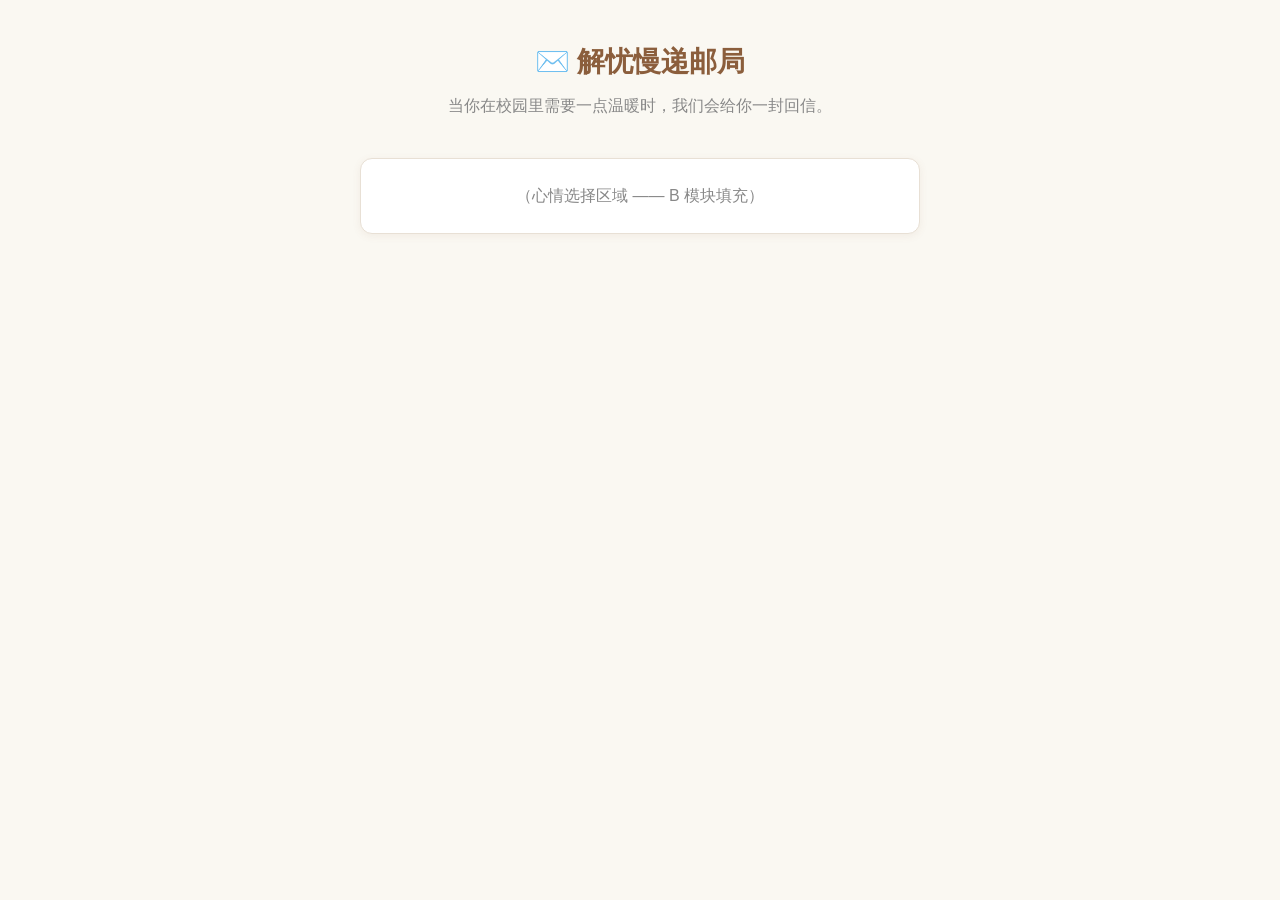
==== index.html @ 9c4dcabd "chore: initialize project skeleton for hackason" ====
<!DOCTYPE html>
<html lang="zh-CN">
<head>
  <meta charset="UTF-8">
  <meta name="viewport" content="width=device-width, initial-scale=1.0">
  <meta name="description" content="解忧慢递邮局 —— 当你在校园里感到疲惫、烦躁或迷茫时，给你一封校园回信">
  <title>解忧慢递邮局</title>
  <link rel="stylesheet" href="src/styles/global.css">
</head>
<body>
  <!-- ========== B 模块负责填充页面内容 ========== -->
  <div id="app">
    <!-- 【骨架阶段占位】这里暂时只有标题，B 模块会把首页 UI 渲染到这里 -->
    <header style="padding: 40px 20px; text-align: center;">
      <h1 style="color: var(--color-primary); font-size: 28px;">✉️ 解忧慢递邮局</h1>
      <p style="color: var(--color-text-light); margin-top: 8px;">
        当你在校园里需要一点温暖时，我们会给你一封回信。
      </p>
    </header>

    <main style="max-width: 600px; margin: 0 auto; padding: 0 20px;">
      <div id="mood-list" class="card">
        <p style="text-align: center; color: var(--color-text-light);">
          （心情选择区域 —— B 模块填充）
        </p>
      </div>
    </main>
  </div>

  <!-- 先引入匹配和回信的服务，让页面能调用 -->
  <script type="module" src="src/pages/home.js"></script>
</body>
</html>
---- src/styles/global.css ----
/* ============================================================
 * 解忧慢递邮局 —— 全局基础样式（B 模块主要开发内容）
 *
 * 【说明】本文件只定义最基础的主题变量和通用样式，
 *  页面布局和具体组件样式由 B 模块在后续开发中补充。
 *  颜色风格参考"温暖的邮局信纸"：米白背景 + 暖棕 + 米黄点缀。
 * ============================================================ */

/* ---------- 主题变量（B 模块可以调整这些变量来改变全站风格） ---------- */
:root {
  --color-bg:        #FAF8F2;    /* 页面背景：米白色，像信纸 */
  --color-card:      #FFFFFF;    /* 卡片背景：纯白 */
  --color-primary:   #8B5E3C;    /* 主色调：暖棕色，像旧信封 */
  --color-secondary: #F5E6D3;    /* 辅助色：米黄色 */
  --color-accent:    #D4A574;    /* 点缀色 */
  --color-text:      #3A3A3A;    /* 正文颜色：深灰，避免纯黑太刺眼 */
  --color-text-light:#888888;    /* 次要文字颜色 */
  --color-border:    #E8E0D5;    /* 边框颜色 */

  --font-main: "Microsoft YaHei", "微软雅黑", -apple-system, BlinkMacSystemFont, sans-serif;

  --radius: 12px;                /* 卡片圆角 */
  --shadow: 0 2px 8px rgba(139, 94, 60, 0.08);   /* 卡片阴影（暖色柔和阴影） */
}

/* ---------- 全局重置 ---------- */
* {
  margin: 0;
  padding: 0;
  box-sizing: border-box;
}

html, body {
  height: 100%;
}

body {
  font-family: var(--font-main);
  font-size: 16px;
  line-height: 1.6;
  color: var(--color-text);
  background-color: var(--color-bg);
}

/* ---------- 通用卡片样式 ---------- */
.card {
  background: var(--color-card);
  border-radius: var(--radius);
  box-shadow: var(--shadow);
  padding: 24px;
  margin-bottom: 16px;
  border: 1px solid var(--color-border);
}

/* ---------- 通用按钮样式 ---------- */
.btn {
  display: inline-block;
  padding: 10px 24px;
  border: none;
  border-radius: 8px;
  font-size: 15px;
  font-family: var(--font-main);
  cursor: pointer;
  transition: all 0.2s ease;
}

.btn-primary {
  background: var(--color-primary);
  color: #FFFFFF;
}

.btn-primary:hover {
  background: #74482A;   /* 稍深一点的棕色 */
}

.btn-secondary {
  background: var(--color-secondary);
  color: var(--color-primary);
}

.btn-secondary:hover {
  background: #EBD7BA;
}

/* ---------- 回信卡专用样式 ---------- */
.letter-card {
  background: linear-gradient(135deg, #FFFBF3 0%, #FDF4E3 100%);
  border: 1px solid var(--color-accent);
  border-radius: var(--radius);
  padding: 32px;
  box-shadow: var(--shadow);
  position: relative;
}

/* ---------- 响应式（手机屏适配，B 模块补充） ---------- */
@media (max-width: 640px) {
  body { font-size: 14px; }
  .card { padding: 16px; }
  .letter-card { padding: 20px; }
}
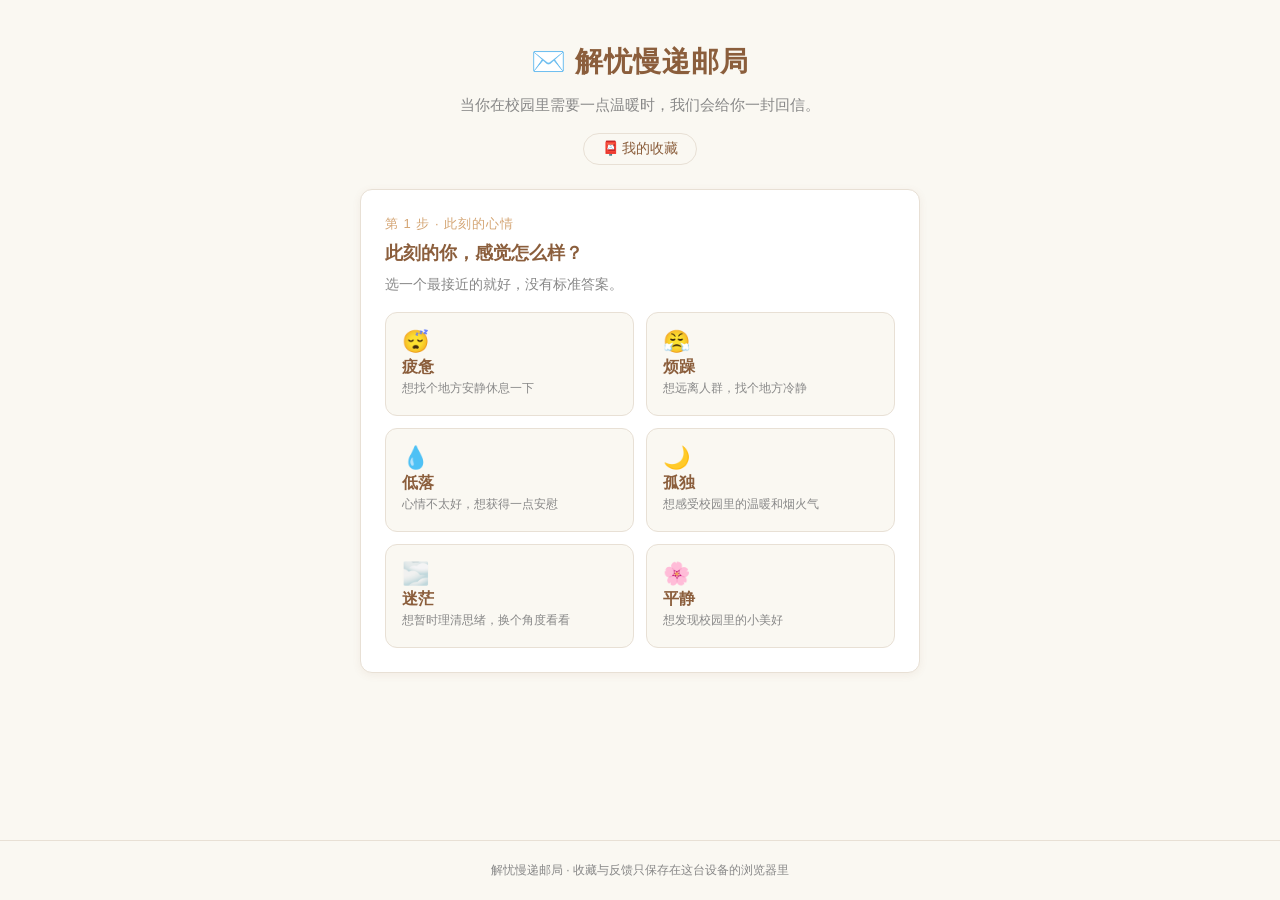
==== commit 8ffe03f7: "refactor: 合并嵌套目录的完整 UI 到根目录并移除重复目录 - 将 hackason-main/hackason-main 中 B 模块的完整界面层（index.html、home/resu" ====
--- a/index.html
+++ b/index.html
@@ -5,29 +5,108 @@
   <meta name="viewport" content="width=device-width, initial-scale=1.0">
   <meta name="description" content="解忧慢递邮局 —— 当你在校园里感到疲惫、烦躁或迷茫时，给你一封校园回信">
   <title>解忧慢递邮局</title>
+  <link rel="icon" href="data:image/svg+xml,<svg xmlns=%22http://www.w3.org/2000/svg%22 viewBox=%220 0 100 100%22><text y=%22.9em%22 font-size=%2290%22>✉️</text></svg>">
   <link rel="stylesheet" href="src/styles/global.css">
 </head>
 <body>
-  <!-- ========== B 模块负责填充页面内容 ========== -->
   <div id="app">
-    <!-- 【骨架阶段占位】这里暂时只有标题，B 模块会把首页 UI 渲染到这里 -->
-    <header style="padding: 40px 20px; text-align: center;">
-      <h1 style="color: var(--color-primary); font-size: 28px;">✉️ 解忧慢递邮局</h1>
-      <p style="color: var(--color-text-light); margin-top: 8px;">
-        当你在校园里需要一点温暖时，我们会给你一封回信。
-      </p>
+    <!-- ========== 页头 ========== -->
+    <header class="site-header">
+      <h1 class="site-title">✉️ 解忧慢递邮局</h1>
+      <p class="site-subtitle">当你在校园里需要一点温暖时，我们会给你一封回信。</p>
+      <button type="button" id="btn-open-favorites" class="btn btn-ghost">📮 我的收藏</button>
     </header>
 
-    <main style="max-width: 600px; margin: 0 auto; padding: 0 20px;">
-      <div id="mood-list" class="card">
-        <p style="text-align: center; color: var(--color-text-light);">
-          （心情选择区域 —— B 模块填充）
-        </p>
-      </div>
+    <main class="site-main">
+      <!-- ========== 第 1 步：选择心情 ========== -->
+      <section id="view-home" class="view is-active">
+        <div class="card">
+          <p class="step-label">第 1 步 · 此刻的心情</p>
+          <h2 class="section-title">此刻的你，感觉怎么样？</h2>
+          <p class="section-desc">选一个最接近的就好，没有标准答案。</p>
+          <div id="mood-list" class="mood-grid"></div>
+        </div>
+      </section>
+
+      <!-- ========== 第 2 步：时间 + 偏好 + 社交舒适度 ========== -->
+      <section id="view-prefs" class="view">
+        <div class="card">
+          <p class="step-label">第 2 步 · 时间与偏好</p>
+          <h2 class="section-title">你现在有多少时间？</h2>
+          <p class="section-desc">按真实可用的时间选，不用勉强。</p>
+          <div id="time-list" class="chip-row"></div>
+        </div>
+
+        <div class="card">
+          <h2 class="section-title">想要一个什么样的地方？</h2>
+          <p class="section-desc">可以多选，也可以都不选。</p>
+          <div id="preference-list" class="chip-row"></div>
+        </div>
+
+        <div class="card">
+          <h2 class="section-title">此刻想怎么和人相处？</h2>
+          <p class="section-desc">人多或人少都可以，看你现在的状态。</p>
+          <div id="social-list" class="chip-row"></div>
+        </div>
+
+        <p id="prefs-hint" class="hint" role="status"></p>
+
+        <div class="actions">
+          <button type="button" id="btn-generate" class="btn btn-primary btn-block">生成我的回信</button>
+          <button type="button" id="btn-prefs-back" class="btn btn-secondary btn-block">上一步</button>
+        </div>
+      </section>
+
+      <!-- ========== 第 3 步：推荐地点 ========== -->
+      <section id="view-result" class="view">
+        <div class="card">
+          <p class="step-label">第 3 步 · 推荐地点</p>
+          <h2 class="section-title">这些地方也许适合现在的你</h2>
+          <p class="section-desc">选一个你想去的，就带回来一封回信。</p>
+          <p id="result-notice" class="notice" hidden></p>
+          <div id="scene-list" class="scene-list"></div>
+        </div>
+
+        <div class="actions">
+          <button type="button" id="btn-result-back" class="btn btn-secondary btn-block">重新选择</button>
+        </div>
+      </section>
+
+      <!-- ========== 回信卡 ========== -->
+      <section id="view-letter" class="view">
+        <div id="letter-card" class="letter-card"></div>
+
+        <div class="actions actions-row">
+          <button type="button" id="btn-fav" class="btn btn-secondary">✉️ 收藏</button>
+          <button type="button" id="btn-fb-good" class="btn btn-secondary">👍 适合我</button>
+          <button type="button" id="btn-fb-bad" class="btn btn-secondary">👎 不太适合我</button>
+        </div>
+
+        <div class="actions actions-row">
+          <button type="button" id="btn-letter-back" class="btn btn-secondary">换一个地点</button>
+          <button type="button" id="btn-letter-home" class="btn btn-secondary">回到首页</button>
+        </div>
+      </section>
+
+      <!-- ========== 收藏列表 ========== -->
+      <section id="view-favorites" class="view">
+        <div class="card">
+          <p class="step-label">我的收藏</p>
+          <h2 class="section-title">收好的回信</h2>
+          <div id="favorites-list" class="favorites-list"></div>
+        </div>
+
+        <div class="actions">
+          <button type="button" id="btn-fav-back" class="btn btn-secondary btn-block">返回</button>
+        </div>
+      </section>
     </main>
+
+    <footer class="site-footer">
+      解忧慢递邮局 · 收藏与反馈只保存在这台设备的浏览器里
+    </footer>
   </div>
 
-  <!-- 先引入匹配和回信的服务，让页面能调用 -->
   <script type="module" src="src/pages/home.js"></script>
 </body>
 </html>
--- a/src/styles/global.css
+++ b/src/styles/global.css
@@ -90,11 +90,440 @@
   padding: 32px;
   box-shadow: var(--shadow);
   position: relative;
-}
-
-/* ---------- 响应式（手机屏适配，B 模块补充） ---------- */
+  margin-bottom: 16px;
+}
+
+/* ============================================================
+ * 页面布局
+ * ============================================================ */
+
+#app {
+  display: flex;
+  flex-direction: column;
+  min-height: 100%;
+}
+
+.site-header {
+  padding: 40px 20px 24px;
+  text-align: center;
+}
+
+.site-title {
+  font-size: 28px;
+  font-weight: 700;
+  letter-spacing: 1px;
+  color: var(--color-primary);
+}
+
+.site-subtitle {
+  margin-top: 8px;
+  font-size: 15px;
+  color: var(--color-text-light);
+}
+
+.site-main {
+  flex: 1;
+  width: 100%;
+  max-width: 600px;
+  margin: 0 auto;
+  padding: 0 20px 40px;
+}
+
+.site-footer {
+  padding: 20px;
+  border-top: 1px solid var(--color-border);
+  font-size: 12px;
+  color: var(--color-text-light);
+  text-align: center;
+}
+
+/* ---------- 视图切换（同一时刻只显示一个 section） ---------- */
+.view {
+  display: none;
+}
+
+.view.is-active {
+  display: block;
+  animation: view-in 0.25s ease;
+}
+
+@keyframes view-in {
+  from { opacity: 0; transform: translateY(6px); }
+  to   { opacity: 1; transform: translateY(0); }
+}
+
+/* ---------- 小标题 / 说明文字 ---------- */
+.step-label {
+  margin-bottom: 4px;
+  font-size: 13px;
+  letter-spacing: 1px;
+  color: var(--color-accent);
+}
+
+.section-title {
+  margin-bottom: 6px;
+  font-size: 18px;
+  color: var(--color-primary);
+}
+
+.section-desc {
+  margin-bottom: 16px;
+  font-size: 14px;
+  color: var(--color-text-light);
+}
+
+/* ============================================================
+ * 组件：按钮补充
+ * ============================================================ */
+
+.btn-ghost {
+  margin-top: 16px;
+  padding: 6px 18px;
+  border: 1px solid var(--color-border);
+  border-radius: 999px;
+  background: transparent;
+  color: var(--color-primary);
+  font-size: 14px;
+}
+
+.btn-ghost:hover {
+  background: var(--color-secondary);
+}
+
+.btn-block {
+  width: 100%;
+}
+
+.btn.is-selected {
+  background: var(--color-secondary);
+  color: var(--color-primary);
+  box-shadow: inset 0 0 0 1px var(--color-primary);
+}
+
+.btn:disabled {
+  opacity: 0.65;
+  cursor: not-allowed;
+}
+
+.btn:focus-visible,
+.mood-btn:focus-visible,
+.chip:focus-visible,
+.scene-card:focus-visible {
+  outline: 2px solid var(--color-accent);
+  outline-offset: 2px;
+}
+
+.actions {
+  display: flex;
+  flex-direction: column;
+  gap: 10px;
+  margin-top: 8px;
+}
+
+.actions-row {
+  flex-direction: row;
+  flex-wrap: wrap;
+}
+
+.actions-row .btn {
+  flex: 1 1 auto;
+}
+
+/* ============================================================
+ * 第 1 步：心情按钮
+ * ============================================================ */
+
+.mood-grid {
+  display: grid;
+  grid-template-columns: repeat(2, 1fr);
+  gap: 12px;
+}
+
+.mood-btn {
+  display: flex;
+  flex-direction: column;
+  align-items: flex-start;
+  gap: 2px;
+  min-height: 104px;
+  padding: 16px;
+  border: 1px solid var(--color-border);
+  border-radius: var(--radius);
+  background: var(--color-bg);
+  color: var(--color-text);
+  font-family: var(--font-main);
+  text-align: left;
+  cursor: pointer;
+  transition: all 0.2s ease;
+}
+
+.mood-btn:hover {
+  border-color: var(--color-accent);
+  box-shadow: var(--shadow);
+  transform: translateY(-2px);
+}
+
+.mood-btn.is-selected {
+  background: var(--color-secondary);
+  border-color: var(--color-primary);
+}
+
+.mood-emoji {
+  font-size: 22px;
+  line-height: 1.2;
+}
+
+.mood-label {
+  font-size: 16px;
+  font-weight: 600;
+  color: var(--color-primary);
+}
+
+.mood-desc {
+  font-size: 12px;
+  line-height: 1.4;
+  color: var(--color-text-light);
+}
+
+/* ============================================================
+ * 第 2 步：选项 chip
+ * ============================================================ */
+
+.chip-row {
+  display: flex;
+  flex-wrap: wrap;
+  gap: 10px;
+}
+
+.chip {
+  padding: 10px 18px;
+  border: 1px solid var(--color-border);
+  border-radius: 999px;
+  background: var(--color-bg);
+  color: var(--color-text);
+  font-family: var(--font-main);
+  font-size: 15px;
+  cursor: pointer;
+  transition: all 0.2s ease;
+}
+
+.chip:hover {
+  border-color: var(--color-accent);
+}
+
+.chip.is-selected {
+  background: var(--color-primary);
+  border-color: var(--color-primary);
+  color: #FFFFFF;
+}
+
+.hint {
+  min-height: 20px;
+  margin: 4px 0 12px;
+  font-size: 14px;
+  color: var(--color-primary);
+}
+
+/* ============================================================
+ * 第 3 步：场景卡片
+ * ============================================================ */
+
+.notice {
+  margin-bottom: 16px;
+  padding: 12px 14px;
+  border-radius: 8px;
+  background: var(--color-secondary);
+  font-size: 14px;
+  color: var(--color-primary);
+}
+
+.scene-list {
+  display: flex;
+  flex-direction: column;
+  gap: 12px;
+}
+
+.scene-card {
+  display: flex;
+  flex-direction: column;
+  align-items: flex-start;
+  gap: 6px;
+  width: 100%;
+  padding: 18px;
+  border: 1px solid var(--color-border);
+  border-radius: var(--radius);
+  background: var(--color-bg);
+  color: var(--color-text);
+  font-family: var(--font-main);
+  text-align: left;
+  cursor: pointer;
+  transition: all 0.2s ease;
+}
+
+.scene-card:hover {
+  border-color: var(--color-accent);
+  box-shadow: var(--shadow);
+  transform: translateY(-2px);
+}
+
+.scene-type {
+  padding: 2px 10px;
+  border-radius: 999px;
+  background: var(--color-secondary);
+  font-size: 12px;
+  color: var(--color-primary);
+}
+
+.scene-name {
+  font-size: 17px;
+  font-weight: 600;
+  color: var(--color-primary);
+}
+
+.scene-desc {
+  font-size: 14px;
+}
+
+.scene-reason {
+  font-size: 13px;
+  color: var(--color-text-light);
+}
+
+.scene-reason strong {
+  font-weight: 600;
+  color: var(--color-primary);
+}
+
+.scene-action {
+  font-size: 13px;
+  color: var(--color-primary);
+}
+
+/* ============================================================
+ * 回信卡内容
+ * ============================================================ */
+
+.letter-stamp {
+  margin-bottom: 8px;
+  font-size: 28px;
+  line-height: 1;
+}
+
+.letter-content {
+  font-size: 16px;
+  line-height: 1.9;
+  white-space: pre-wrap;
+}
+
+.letter-meta {
+  margin: 20px 0;
+  padding: 14px 16px;
+  border-left: 3px solid var(--color-accent);
+  border-radius: 8px;
+  background: rgba(255, 255, 255, 0.6);
+}
+
+.letter-meta > div + div {
+  margin-top: 10px;
+}
+
+.letter-meta dt {
+  font-size: 12px;
+  color: var(--color-text-light);
+}
+
+.letter-meta dd {
+  margin: 0;
+  font-size: 14px;
+  color: var(--color-primary);
+}
+
+.letter-ending {
+  padding-top: 14px;
+  border-top: 1px dashed var(--color-accent);
+  font-size: 14px;
+  color: var(--color-primary);
+  text-align: right;
+}
+
+/* ============================================================
+ * 收藏列表
+ * ============================================================ */
+
+.favorites-list {
+  display: flex;
+  flex-direction: column;
+  gap: 12px;
+}
+
+.favorite-item {
+  padding: 16px;
+  border: 1px solid var(--color-border);
+  border-radius: var(--radius);
+  background: var(--color-bg);
+}
+
+.favorite-meta {
+  display: flex;
+  flex-wrap: wrap;
+  justify-content: space-between;
+  gap: 8px;
+  margin-bottom: 8px;
+  font-size: 12px;
+  color: var(--color-text-light);
+}
+
+.favorite-content {
+  font-size: 14px;
+  line-height: 1.8;
+  white-space: pre-wrap;
+}
+
+.favorite-remove {
+  margin-top: 10px;
+  padding: 4px 14px;
+  font-size: 13px;
+}
+
+.empty-state {
+  padding: 32px 12px;
+  text-align: center;
+  color: var(--color-text-light);
+}
+
+.empty-state p:first-child {
+  margin-bottom: 6px;
+  font-size: 15px;
+  color: var(--color-primary);
+}
+
+.empty-hint {
+  font-size: 13px;
+}
+
+/* ============================================================
+ * 响应式（手机屏适配）
+ * ============================================================ */
+
 @media (max-width: 640px) {
   body { font-size: 14px; }
   .card { padding: 16px; }
   .letter-card { padding: 20px; }
-}
+
+  .site-header { padding: 28px 16px 16px; }
+  .site-title { font-size: 22px; }
+  .site-subtitle { font-size: 13px; }
+  .site-main { padding: 0 16px 32px; }
+
+  .step-label { font-size: 12px; }
+  .section-title { font-size: 16px; }
+
+  .mood-grid { gap: 10px; }
+  .mood-btn { min-height: 100px; padding: 12px; }
+  .mood-emoji { font-size: 20px; }
+  .mood-label { font-size: 15px; }
+
+  .chip { padding: 9px 14px; font-size: 14px; }
+
+  .actions-row .btn { flex: 1 1 100%; }
+  .letter-content { font-size: 15px; }
+}
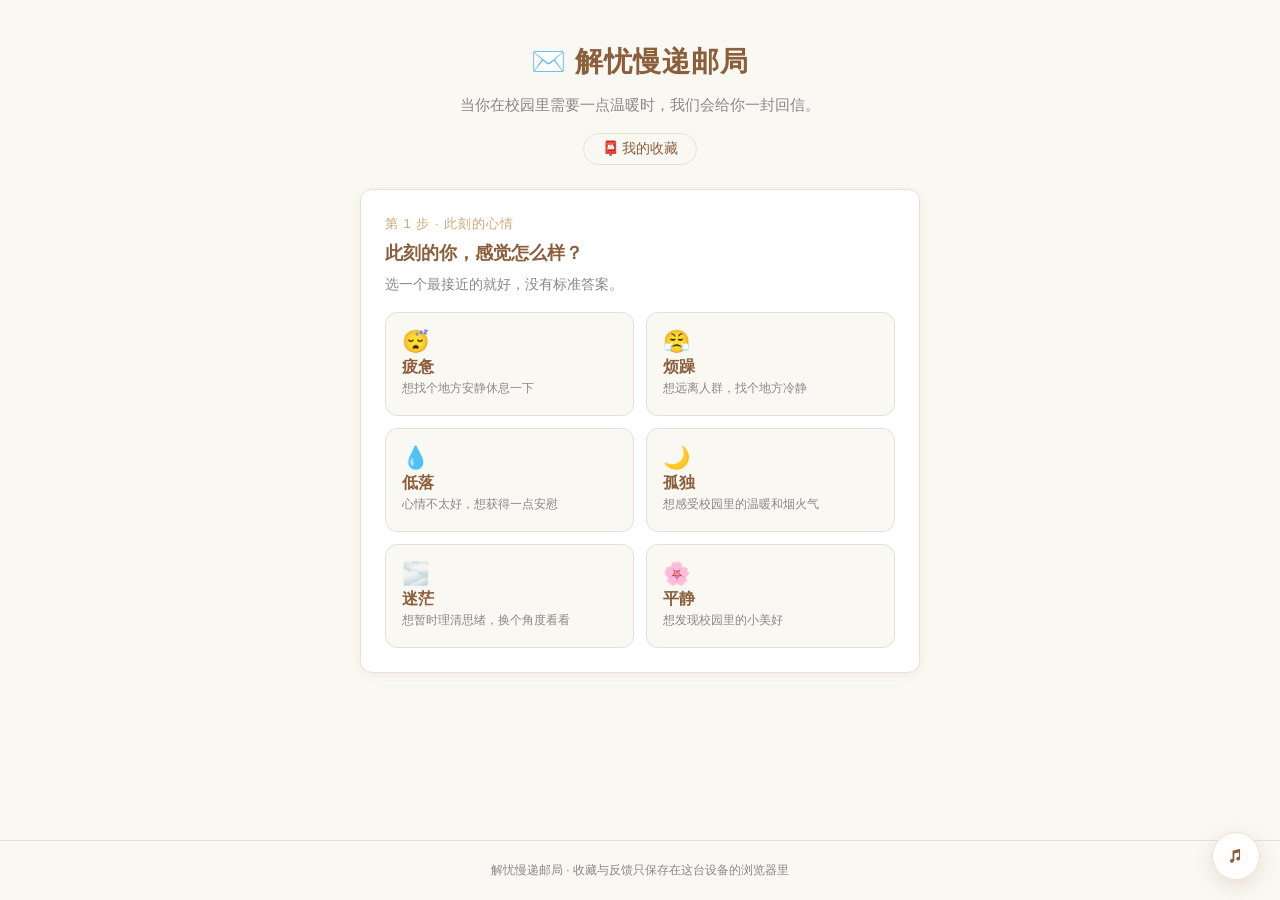
==== commit a62ffa3a: "feat: 增加网页端背景轻音乐控制" ====
--- a/index.html
+++ b/index.html
@@ -7,6 +7,7 @@
   <title>解忧慢递邮局</title>
   <link rel="icon" href="data:image/svg+xml,<svg xmlns=%22http://www.w3.org/2000/svg%22 viewBox=%220 0 100 100%22><text y=%22.9em%22 font-size=%2290%22>✉️</text></svg>">
   <link rel="stylesheet" href="src/styles/global.css">
+  <link rel="stylesheet" href="src/styles/music.css">
 </head>
 <body>
   <div id="app">
@@ -107,6 +108,20 @@
     </footer>
   </div>
 
+  <!-- ========== 背景音乐控制（独立于业务逻辑） ========== -->
+  <audio id="music-audio" src="assets/music/ambient-loop.mp3" loop preload="none"></audio>
+  <button type="button" id="music-toggle" class="music-toggle"
+          aria-label="播放背景音乐" aria-pressed="false" title="播放背景音乐">
+    <span class="music-toggle__ring" aria-hidden="true"></span>
+    <svg class="music-toggle__icon" viewBox="0 0 24 24" aria-hidden="true" focusable="false">
+      <path d="M9 18.5a2.5 2.5 0 1 1-2.5-2.5c.3 0 .6 0 .9.1V5.8a1 1 0 0 1 .76-.97l8-2a1 1 0 0 1 1.24.97v11.7a2.5 2.5 0 1 1-2.5-2.5c.3 0 .6 0 .9.1V7.2l-6 1.5v9.8Z"
+            fill="currentColor"></path>
+    </svg>
+    <span class="music-toggle__tip" aria-hidden="true">轻音乐</span>
+  </button>
+  <span id="music-status" class="sr-only" role="status" aria-live="polite"></span>
+
   <script type="module" src="src/pages/home.js"></script>
+  <script type="module" src="src/pages/music.js"></script>
 </body>
 </html>
--- a/src/styles/global.css
+++ b/src/styles/global.css
@@ -342,6 +342,15 @@
   gap: 12px;
 }
 
+.scene-image {
+  display: block;
+  width: 100%;
+  aspect-ratio: 4 / 3;
+  object-fit: cover;
+  border-radius: calc(var(--radius) - 6px);
+  background: var(--color-secondary);
+}
+
 .scene-card {
   display: flex;
   flex-direction: column;
--- a/src/styles/music.css
+++ b/src/styles/music.css
@@ -0,0 +1,158 @@
+/* ============================================================
+ * 背景轻音乐按钮
+ * 只新增右下角悬浮控件，不改变原有页面布局与业务样式。
+ * ============================================================ */
+
+.sr-only {
+  position: absolute;
+  width: 1px;
+  height: 1px;
+  padding: 0;
+  margin: -1px;
+  overflow: hidden;
+  clip: rect(0, 0, 0, 0);
+  white-space: nowrap;
+  border: 0;
+}
+
+.music-toggle {
+  position: fixed;
+  right: max(20px, env(safe-area-inset-right));
+  bottom: max(20px, env(safe-area-inset-bottom));
+  z-index: 30;
+  display: flex;
+  align-items: center;
+  justify-content: center;
+  width: 48px;
+  height: 48px;
+  padding: 0;
+  border: 1px solid var(--color-border);
+  border-radius: 50%;
+  background: rgba(255, 255, 255, 0.86);
+  color: var(--color-primary);
+  box-shadow: 0 6px 20px rgba(139, 94, 60, 0.16);
+  backdrop-filter: blur(8px);
+  -webkit-backdrop-filter: blur(8px);
+  cursor: pointer;
+  -webkit-tap-highlight-color: transparent;
+  transition: transform 0.2s ease, box-shadow 0.2s ease, color 0.2s ease,
+    background-color 0.2s ease, border-color 0.2s ease;
+}
+
+.music-toggle:hover {
+  transform: translateY(-2px);
+  box-shadow: 0 9px 24px rgba(139, 94, 60, 0.22);
+}
+
+.music-toggle:active {
+  transform: scale(0.96);
+}
+
+.music-toggle:focus-visible {
+  outline: 2px solid var(--color-accent);
+  outline-offset: 3px;
+}
+
+.music-toggle__icon {
+  width: 18px;
+  height: 18px;
+  transition: color 0.2s ease, transform 0.2s ease;
+}
+
+.music-toggle__ring {
+  position: absolute;
+  inset: -5px;
+  border: 1.5px dashed rgba(212, 165, 116, 0);
+  border-radius: 50%;
+  opacity: 0;
+  pointer-events: none;
+  transition: opacity 0.25s ease, border-color 0.25s ease;
+}
+
+.music-toggle.is-playing {
+  color: var(--color-primary);
+  background: rgba(245, 230, 211, 0.94);
+  border-color: var(--color-accent);
+}
+
+.music-toggle.is-playing .music-toggle__ring {
+  opacity: 0.55;
+  border-color: rgba(212, 165, 116, 0.7);
+  animation: music-orbit 9s linear infinite;
+}
+
+.music-toggle.is-playing .music-toggle__icon {
+  animation: music-breathe 3.2s ease-in-out infinite;
+}
+
+.music-toggle.is-unavailable {
+  color: #b0a79c;
+  cursor: not-allowed;
+  box-shadow: 0 4px 14px rgba(139, 94, 60, 0.1);
+}
+
+.music-toggle__tip {
+  position: absolute;
+  right: calc(100% + 10px);
+  padding: 4px 10px;
+  border: 1px solid var(--color-border);
+  border-radius: 999px;
+  background: rgba(255, 255, 255, 0.96);
+  color: var(--color-text-light);
+  font-size: 12px;
+  line-height: 1.4;
+  white-space: nowrap;
+  opacity: 0;
+  transform: translateX(4px);
+  pointer-events: none;
+  transition: opacity 0.2s ease, transform 0.2s ease;
+}
+
+.music-toggle:hover .music-toggle__tip,
+.music-toggle:focus-visible .music-toggle__tip {
+  opacity: 1;
+  transform: translateX(0);
+}
+
+@keyframes music-orbit {
+  to {
+    transform: rotate(360deg);
+  }
+}
+
+@keyframes music-breathe {
+  0%,
+  100% {
+    transform: scale(1);
+  }
+  50% {
+    transform: scale(1.08);
+  }
+}
+
+@media (max-width: 480px) {
+  .music-toggle {
+    right: max(14px, env(safe-area-inset-right));
+    bottom: max(14px, env(safe-area-inset-bottom));
+    width: 44px;
+    height: 44px;
+  }
+
+  .music-toggle__tip {
+    display: none;
+  }
+}
+
+@media (prefers-reduced-motion: reduce) {
+  .music-toggle,
+  .music-toggle__icon,
+  .music-toggle__ring,
+  .music-toggle__tip {
+    transition: none;
+  }
+
+  .music-toggle.is-playing .music-toggle__ring,
+  .music-toggle.is-playing .music-toggle__icon {
+    animation: none;
+  }
+}
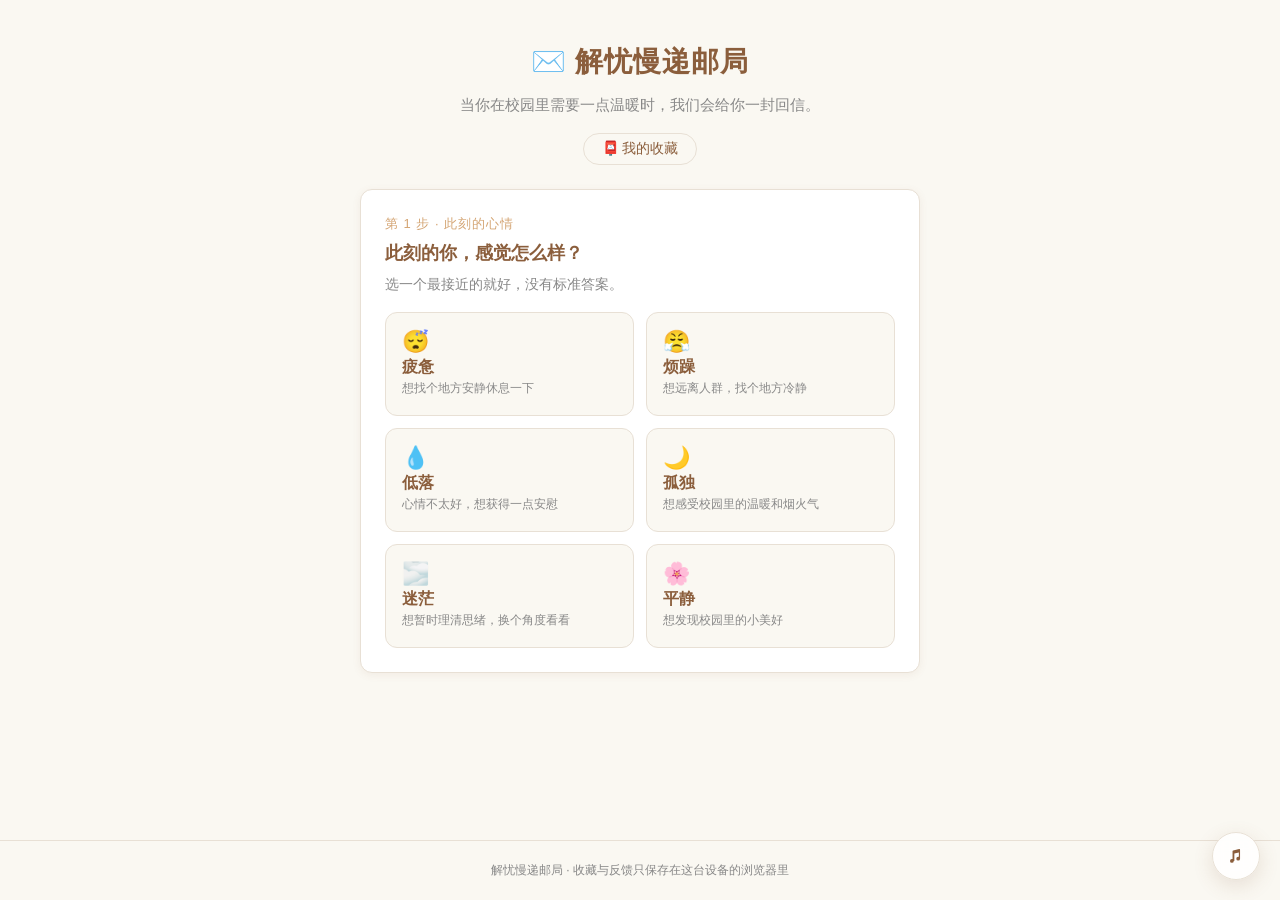
==== commit eea9e11d: "feat: 首页心情与场景图片增加加载骨架，图片就绪后统一淡入" ====
--- a/index.html
+++ b/index.html
@@ -25,6 +25,14 @@
           <p class="step-label">第 1 步 · 此刻的心情</p>
           <h2 class="section-title">此刻的你，感觉怎么样？</h2>
           <p class="section-desc">选一个最接近的就好，没有标准答案。</p>
+          <div id="mood-loading" class="mood-grid mood-loading" aria-hidden="true">
+            <span class="mood-skeleton"></span>
+            <span class="mood-skeleton"></span>
+            <span class="mood-skeleton"></span>
+            <span class="mood-skeleton"></span>
+            <span class="mood-skeleton"></span>
+            <span class="mood-skeleton"></span>
+          </div>
           <div id="mood-list" class="mood-grid"></div>
         </div>
       </section>
@@ -109,7 +117,7 @@
   </div>
 
   <!-- ========== 背景音乐控制（独立于业务逻辑） ========== -->
-  <audio id="music-audio" src="assets/music/ambient-loop.mp3" loop preload="none"></audio>
+  <audio id="music-audio" preload="none"></audio>
   <button type="button" id="music-toggle" class="music-toggle"
           aria-label="播放背景音乐" aria-pressed="false" title="播放背景音乐">
     <span class="music-toggle__ring" aria-hidden="true"></span>
--- a/src/styles/global.css
+++ b/src/styles/global.css
@@ -284,6 +284,51 @@
   color: var(--color-text-light);
 }
 
+/* ---------- 首页加载占位（心情按钮渲染前） ---------- */
+.mood-loading.is-hidden {
+  display: none;
+}
+
+.mood-skeleton {
+  display: block;
+  min-height: 104px;
+  border: 1px solid var(--color-border);
+  border-radius: var(--radius);
+  background-color: var(--color-bg);
+  background-image: linear-gradient(
+    100deg,
+    rgba(245, 230, 211, 0) 20%,
+    rgba(245, 230, 211, 0.75) 50%,
+    rgba(245, 230, 211, 0) 80%
+  );
+  background-size: 220% 100%;
+  animation: skeleton-sheen 1.4s ease-in-out infinite;
+}
+
+.mood-grid.is-ready {
+  animation: fade-up-in 0.3s ease both;
+}
+
+@keyframes skeleton-sheen {
+  from {
+    background-position: 120% 0;
+  }
+  to {
+    background-position: -120% 0;
+  }
+}
+
+@keyframes fade-up-in {
+  from {
+    opacity: 0;
+    transform: translateY(4px);
+  }
+  to {
+    opacity: 1;
+    transform: translateY(0);
+  }
+}
+
 /* ============================================================
  * 第 2 步：选项 chip
  * ============================================================ */
@@ -342,13 +387,66 @@
   gap: 12px;
 }
 
-.scene-image {
+/* ---------- 场景图片：加载占位 + 统一淡入 ---------- */
+.scene-media {
+  position: relative;
   display: block;
   width: 100%;
   aspect-ratio: 4 / 3;
+  border-radius: calc(var(--radius) - 6px);
+  overflow: hidden;
+  background: var(--color-secondary);
+}
+
+.scene-media::after {
+  content: "";
+  position: absolute;
+  inset: 0;
+  background-image: linear-gradient(
+    100deg,
+    rgba(255, 255, 255, 0) 20%,
+    rgba(255, 255, 255, 0.55) 50%,
+    rgba(255, 255, 255, 0) 80%
+  );
+  background-size: 220% 100%;
+  animation: skeleton-sheen 1.4s ease-in-out infinite;
+}
+
+.scene-image {
+  position: absolute;
+  inset: 0;
+  display: block;
+  width: 100%;
+  height: 100%;
   object-fit: cover;
-  border-radius: calc(var(--radius) - 6px);
-  background: var(--color-secondary);
+  opacity: 0;
+  transition: opacity 0.35s ease;
+}
+
+/* 所有图片加载完成（或超时）后一起淡入，避免逐张弹出 */
+.is-images-ready .scene-image {
+  opacity: 1;
+}
+
+.is-images-ready .scene-media::after {
+  animation: none;
+  opacity: 0;
+  transition: opacity 0.35s ease;
+}
+
+@media (prefers-reduced-motion: reduce) {
+  .mood-skeleton,
+  .scene-media::after {
+    animation: none;
+  }
+
+  .mood-grid.is-ready {
+    animation: none;
+  }
+
+  .scene-image {
+    transition: none;
+  }
 }
 
 .scene-card {
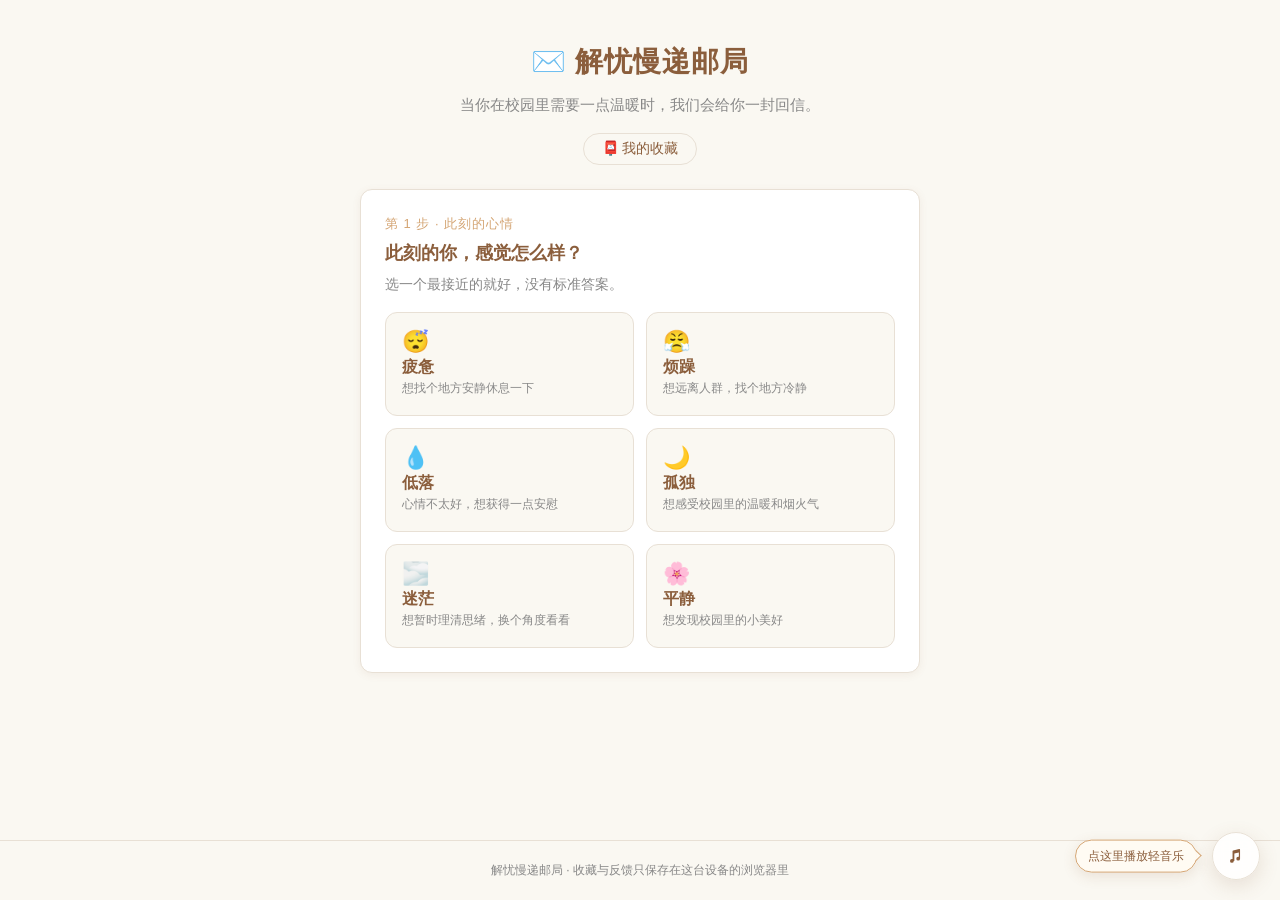
==== commit bc8be0b2: "feat: 音乐按钮旁新增播放引导气泡，自动播放被拦截时提示用户" ====
--- a/index.html
+++ b/index.html
@@ -126,6 +126,7 @@
             fill="currentColor"></path>
     </svg>
     <span class="music-toggle__tip" aria-hidden="true">轻音乐</span>
+    <span class="music-toggle__hint" aria-hidden="true" hidden>点这里播放轻音乐</span>
   </button>
   <span id="music-status" class="sr-only" role="status" aria-live="polite"></span>
 
--- a/src/styles/global.css
+++ b/src/styles/global.css
@@ -405,7 +405,7 @@
   background-image: linear-gradient(
     100deg,
     rgba(255, 255, 255, 0) 20%,
-    rgba(255, 255, 255, 0.55) 50%,
+    rgba(255, 255, 255, 0.85) 50%,
     rgba(255, 255, 255, 0) 80%
   );
   background-size: 220% 100%;
--- a/src/styles/music.css
+++ b/src/styles/music.css
@@ -114,6 +114,49 @@
   transform: translateX(0);
 }
 
+/* ---------- 自动播放被拦截时的引导气泡 ---------- */
+.music-toggle__hint {
+  position: absolute;
+  right: calc(100% + 16px);
+  top: 50%;
+  padding: 7px 12px;
+  border: 1px solid var(--color-accent);
+  border-radius: 999px;
+  background: rgba(255, 251, 243, 0.97);
+  color: var(--color-primary);
+  font-size: 12px;
+  line-height: 1.4;
+  white-space: nowrap;
+  box-shadow: 0 4px 14px rgba(139, 94, 60, 0.14);
+  pointer-events: none;
+  transform: translateY(-50%);
+  animation: music-hint-float 2.6s ease-in-out infinite;
+}
+
+.music-toggle__hint::after {
+  content: "";
+  position: absolute;
+  left: 100%;
+  top: 50%;
+  width: 7px;
+  height: 7px;
+  margin-left: -4px;
+  border-top: 1px solid var(--color-accent);
+  border-right: 1px solid var(--color-accent);
+  background: rgba(255, 251, 243, 0.97);
+  transform: translateY(-50%) rotate(45deg);
+}
+
+@keyframes music-hint-float {
+  0%,
+  100% {
+    transform: translate(0, -50%);
+  }
+  50% {
+    transform: translate(-3px, -50%);
+  }
+}
+
 @keyframes music-orbit {
   to {
     transform: rotate(360deg);
@@ -147,10 +190,12 @@
   .music-toggle,
   .music-toggle__icon,
   .music-toggle__ring,
-  .music-toggle__tip {
+  .music-toggle__tip,
+  .music-toggle__hint {
     transition: none;
   }
 
+  .music-toggle__hint,
   .music-toggle.is-playing .music-toggle__ring,
   .music-toggle.is-playing .music-toggle__icon {
     animation: none;
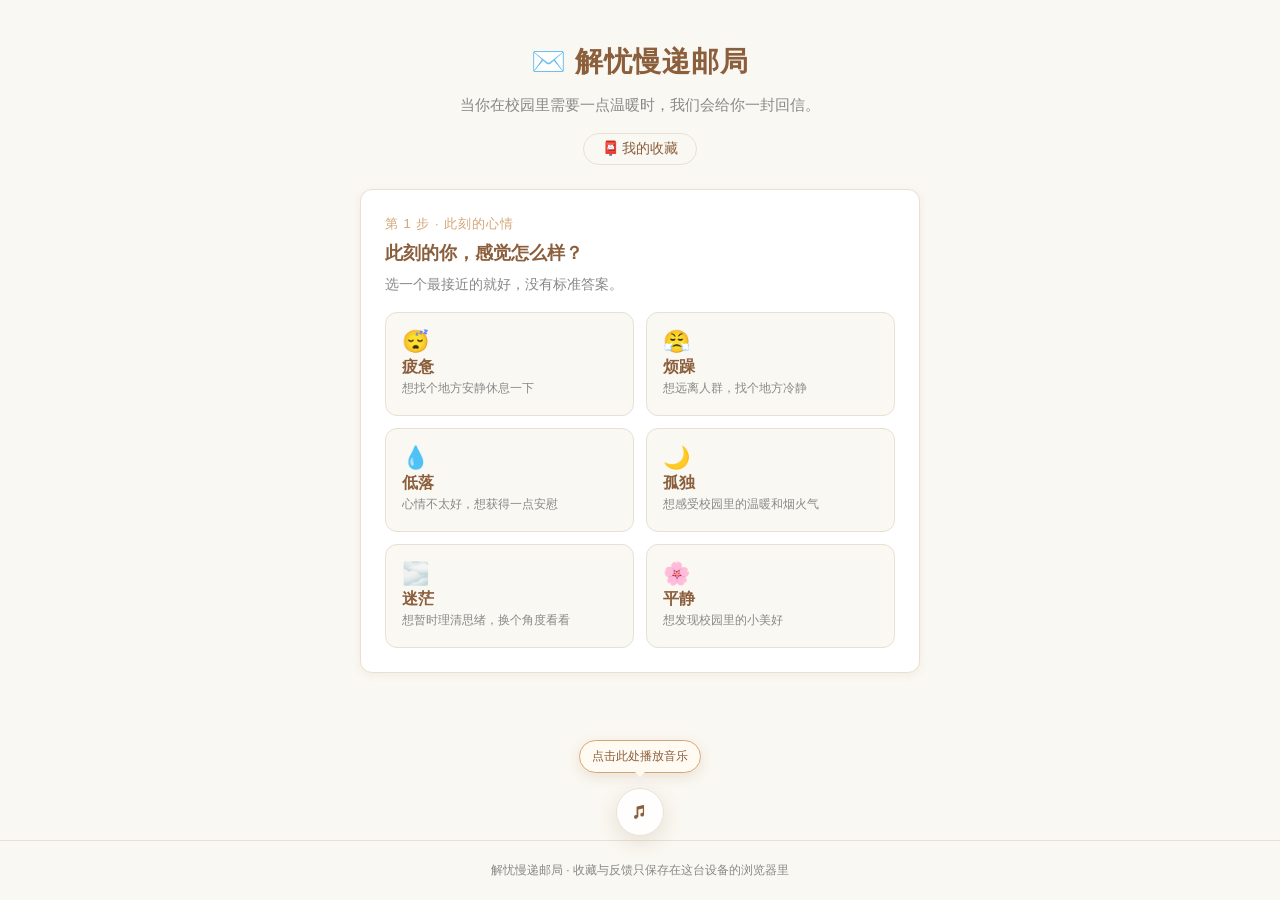
==== commit 33cab807: "style: 页脚文字与音乐按钮位置互换，气泡改为常驻中文标注" ====
--- a/index.html
+++ b/index.html
@@ -125,8 +125,7 @@
       <path d="M9 18.5a2.5 2.5 0 1 1-2.5-2.5c.3 0 .6 0 .9.1V5.8a1 1 0 0 1 .76-.97l8-2a1 1 0 0 1 1.24.97v11.7a2.5 2.5 0 1 1-2.5-2.5c.3 0 .6 0 .9.1V7.2l-6 1.5v9.8Z"
             fill="currentColor"></path>
     </svg>
-    <span class="music-toggle__tip" aria-hidden="true">轻音乐</span>
-    <span class="music-toggle__hint" aria-hidden="true" hidden>点这里播放轻音乐</span>
+    <span class="music-toggle__hint" aria-hidden="true">点击此处播放音乐</span>
   </button>
   <span id="music-status" class="sr-only" role="status" aria-live="polite"></span>
 
--- a/src/styles/music.css
+++ b/src/styles/music.css
@@ -17,8 +17,8 @@
 
 .music-toggle {
   position: fixed;
-  right: max(20px, env(safe-area-inset-right));
-  bottom: max(20px, env(safe-area-inset-bottom));
+  left: 50%;
+  bottom: max(64px, calc(env(safe-area-inset-bottom) + 56px));
   z-index: 30;
   display: flex;
   align-items: center;
@@ -35,17 +35,18 @@
   -webkit-backdrop-filter: blur(8px);
   cursor: pointer;
   -webkit-tap-highlight-color: transparent;
+  transform: translateX(-50%);
   transition: transform 0.2s ease, box-shadow 0.2s ease, color 0.2s ease,
     background-color 0.2s ease, border-color 0.2s ease;
 }
 
 .music-toggle:hover {
-  transform: translateY(-2px);
+  transform: translate(-50%, -2px);
   box-shadow: 0 9px 24px rgba(139, 94, 60, 0.22);
 }
 
 .music-toggle:active {
-  transform: scale(0.96);
+  transform: translate(-50%, 0) scale(0.96);
 }
 
 .music-toggle:focus-visible {
@@ -91,34 +92,11 @@
   box-shadow: 0 4px 14px rgba(139, 94, 60, 0.1);
 }
 
-.music-toggle__tip {
-  position: absolute;
-  right: calc(100% + 10px);
-  padding: 4px 10px;
-  border: 1px solid var(--color-border);
-  border-radius: 999px;
-  background: rgba(255, 255, 255, 0.96);
-  color: var(--color-text-light);
-  font-size: 12px;
-  line-height: 1.4;
-  white-space: nowrap;
-  opacity: 0;
-  transform: translateX(4px);
-  pointer-events: none;
-  transition: opacity 0.2s ease, transform 0.2s ease;
-}
-
-.music-toggle:hover .music-toggle__tip,
-.music-toggle:focus-visible .music-toggle__tip {
-  opacity: 1;
-  transform: translateX(0);
-}
-
-/* ---------- 自动播放被拦截时的引导气泡 ---------- */
+/* ---------- 常驻中文标注 / 自动播放被拦截提示 ---------- */
 .music-toggle__hint {
   position: absolute;
-  right: calc(100% + 16px);
-  top: 50%;
+  left: 50%;
+  bottom: calc(100% + 16px);
   padding: 7px 12px;
   border: 1px solid var(--color-accent);
   border-radius: 999px;
@@ -129,31 +107,29 @@
   white-space: nowrap;
   box-shadow: 0 4px 14px rgba(139, 94, 60, 0.14);
   pointer-events: none;
-  transform: translateY(-50%);
+  transform: translateX(-50%);
   animation: music-hint-float 2.6s ease-in-out infinite;
 }
 
 .music-toggle__hint::after {
   content: "";
   position: absolute;
-  left: 100%;
-  top: 50%;
-  width: 7px;
-  height: 7px;
-  margin-left: -4px;
-  border-top: 1px solid var(--color-accent);
-  border-right: 1px solid var(--color-accent);
-  background: rgba(255, 251, 243, 0.97);
-  transform: translateY(-50%) rotate(45deg);
+  left: 50%;
+  top: 100%;
+  width: 0;
+  height: 0;
+  margin-left: -5px;
+  border: 5px solid transparent;
+  border-top-color: rgba(255, 251, 243, 0.97);
 }
 
 @keyframes music-hint-float {
   0%,
   100% {
-    transform: translate(0, -50%);
+    transform: translate(-50%, 0);
   }
   50% {
-    transform: translate(-3px, -50%);
+    transform: translate(-50%, -3px);
   }
 }
 
@@ -173,16 +149,13 @@
   }
 }
 
+/* 按钮浮在页脚文字上方，页脚文字保持页面最底部 */
 @media (max-width: 480px) {
   .music-toggle {
-    right: max(14px, env(safe-area-inset-right));
-    bottom: max(14px, env(safe-area-inset-bottom));
+    left: 50%;
+    bottom: max(58px, calc(env(safe-area-inset-bottom) + 50px));
     width: 44px;
     height: 44px;
-  }
-
-  .music-toggle__tip {
-    display: none;
   }
 }
 
@@ -190,7 +163,6 @@
   .music-toggle,
   .music-toggle__icon,
   .music-toggle__ring,
-  .music-toggle__tip,
   .music-toggle__hint {
     transition: none;
   }
